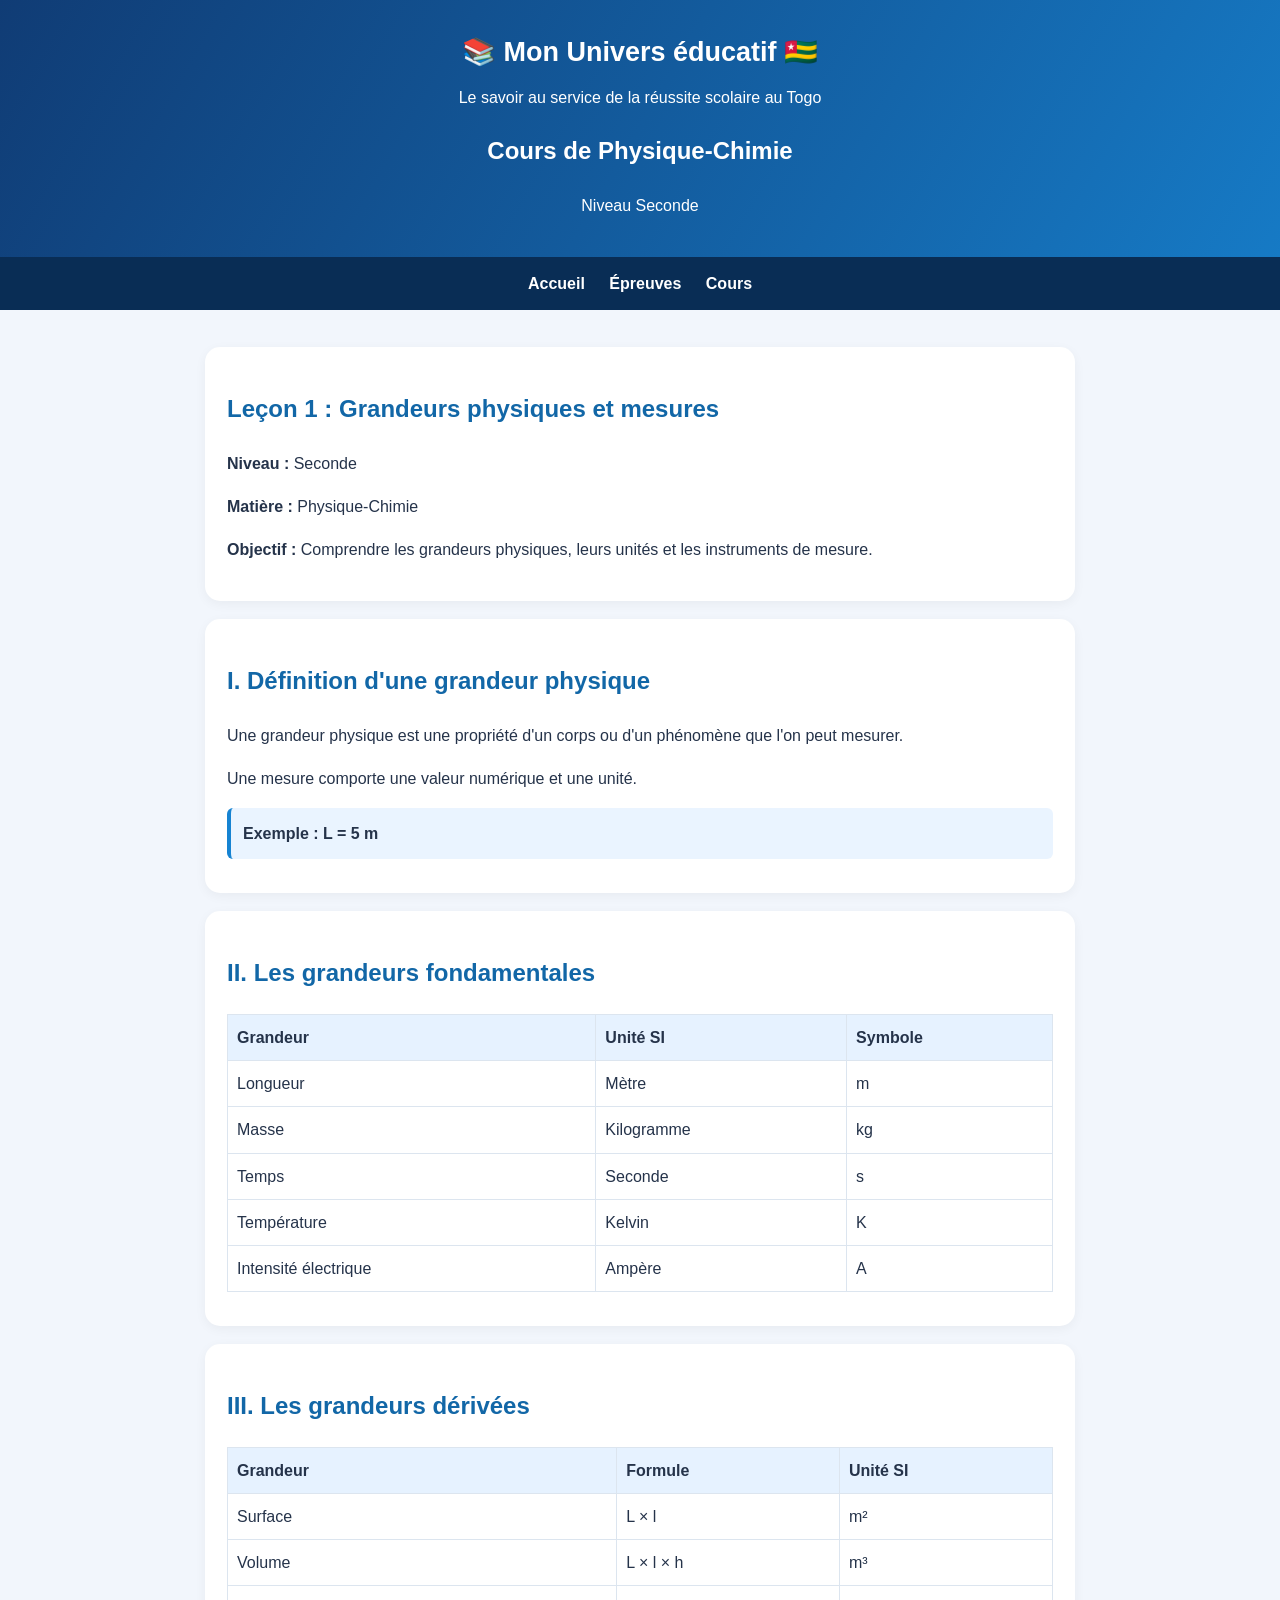
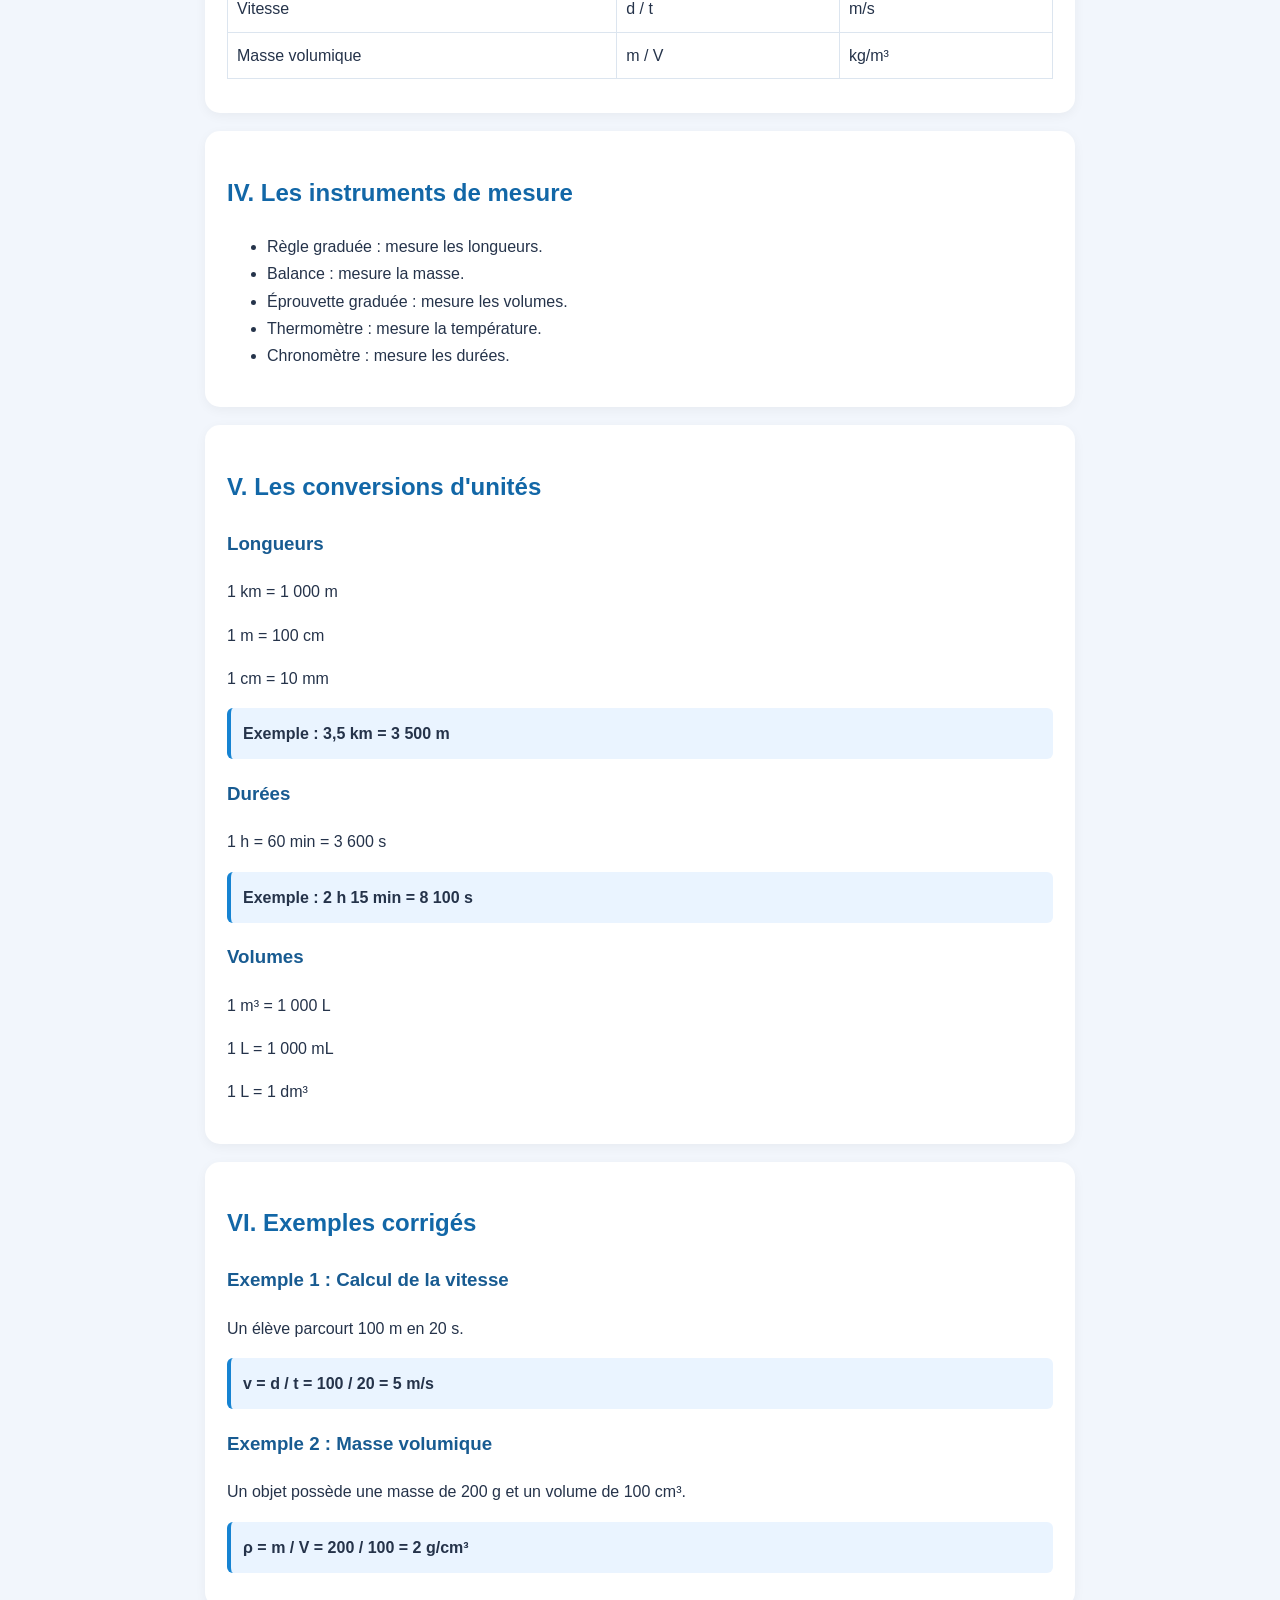
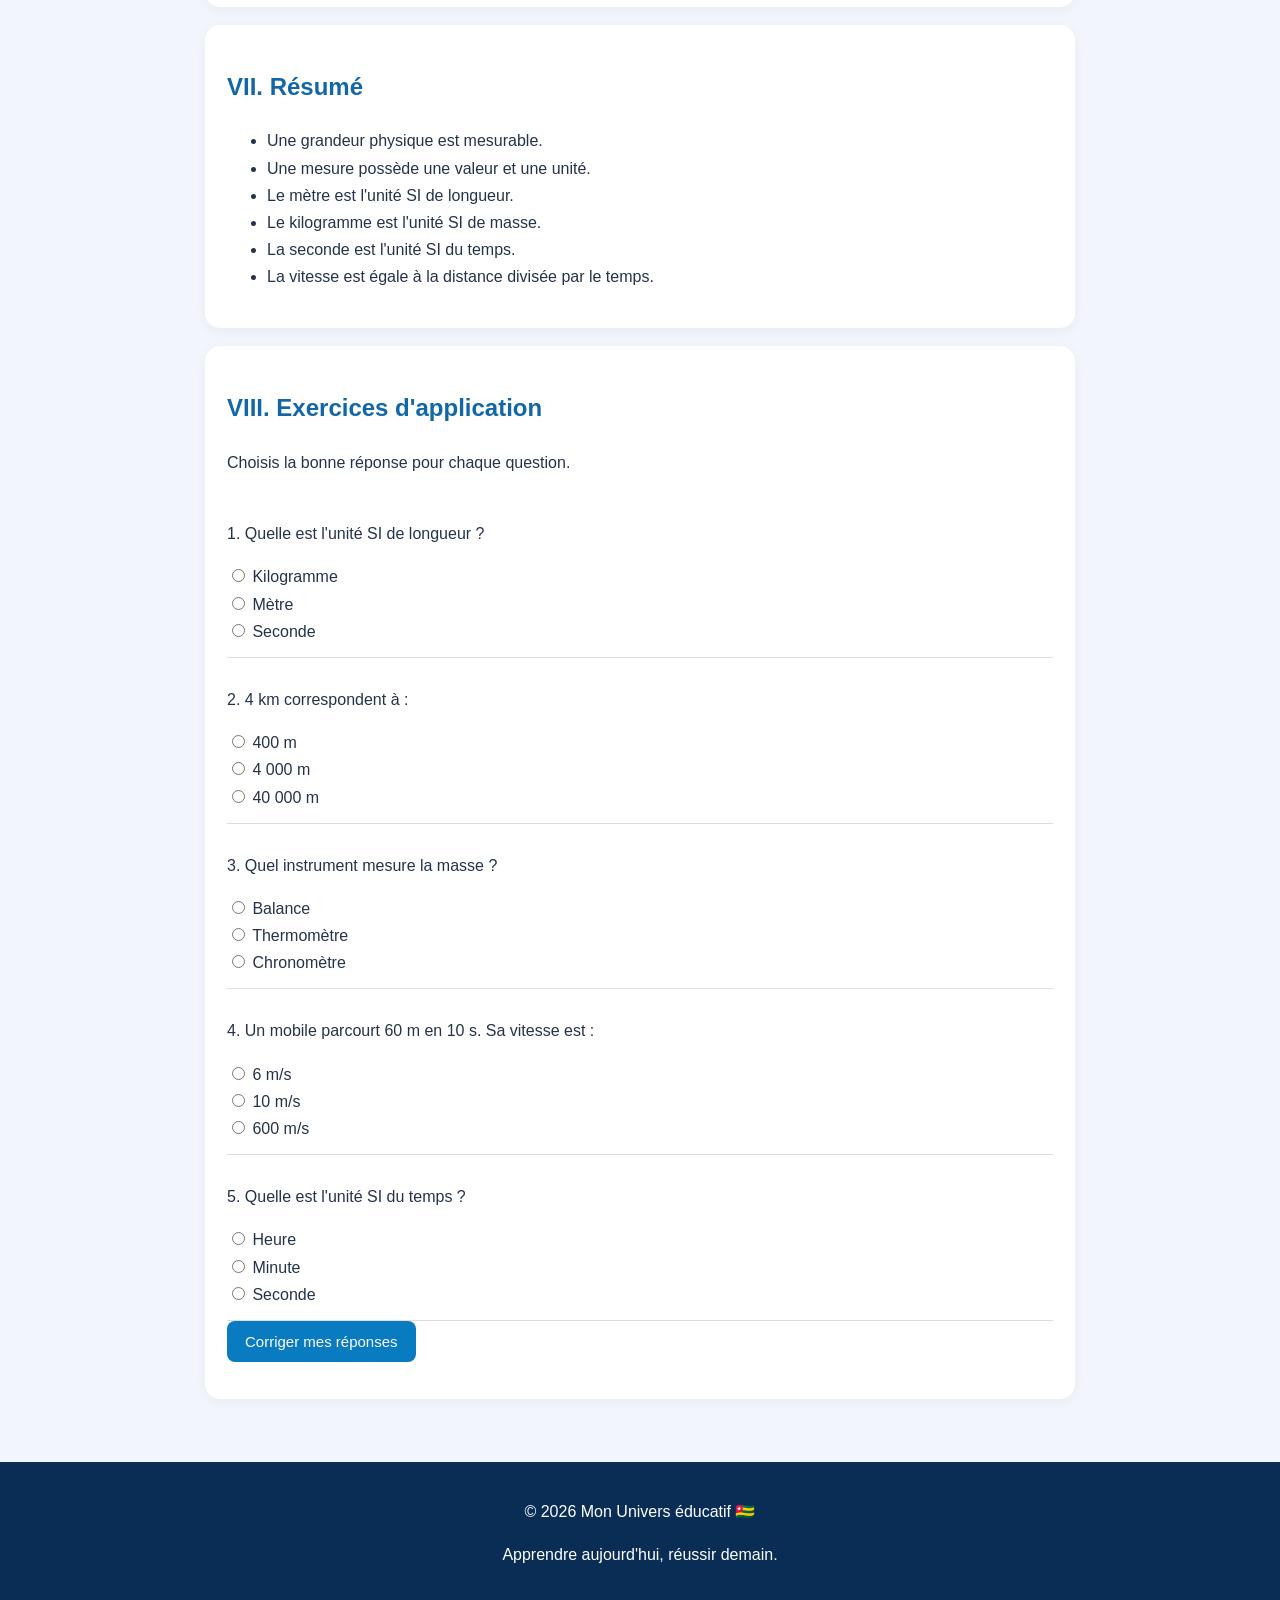
==== cours.html @ 43a58a31 "Add initial HTML structure for physics course" ====
<!DOCTYPE html>
<html lang="fr">
<head>
<meta charset="UTF-8">
<meta name="viewport" content="width=device-width, initial-scale=1.0">
<title>Physique-Chimie Seconde | Mon Univers éducatif</title>
<style>
*{box-sizing:border-box}
body{
 margin:0;
 font-family:Arial,sans-serif;
 background:#f2f6fc;
 color:#25334a;
 line-height:1.7;
}
header{
 background:linear-gradient(120deg,#103c75,#167ac5);
 color:white;
 text-align:center;
 padding:30px 15px;
}
header h1{margin:0;font-size:27px}
header p{margin:8px 0}
nav{
 background:#092d55;
 padding:13px;
 text-align:center;
}
nav a{
 color:white;
 text-decoration:none;
 margin:0 10px;
 font-weight:bold;
}
.container{
 max-width:900px;
 margin:22px auto;
 padding:15px;
}
.card{
 background:white;
 padding:22px;
 border-radius:15px;
 margin-bottom:18px;
 box-shadow:0 3px 12px #0000000c;
}
h2{color:#1267a7}
h3{color:#185b91}
table{
 width:100%;
 border-collapse:collapse;
 margin:12px 0;
}
td,th{
 border:1px solid #dce5ef;
 padding:9px;
 text-align:left;
}
th{background:#e6f2ff}
.formule{
 background:#eaf4ff;
 padding:12px;
 border-left:4px solid #1683d2;
 border-radius:6px;
 margin:12px 0;
 font-weight:bold;
}
img{
 max-width:100%;
 border-radius:12px;
}
button{
 background:#087bc1;
 color:white;
 border:0;
 border-radius:8px;
 padding:12px 18px;
 font-size:15px;
 cursor:pointer;
}
.question{
 padding:12px 0;
 border-bottom:1px solid #ddd;
}
.resultat{
 font-weight:bold;
 margin-top:15px;
}
footer{
 background:#092d55;
 color:white;
 text-align:center;
 padding:20px;
 margin-top:30px;
}
</style>
</head>

<body>

<header>
<h1>📚 Mon Univers éducatif 🇹🇬</h1>
<p>Le savoir au service de la réussite scolaire au Togo</p>
<h2 style="color:white">Cours de Physique-Chimie</h2>
<p>Niveau Seconde</p>
</header>

<nav>
<a href="index.html">Accueil</a>
<a href="index.html#epreuves">Épreuves</a>
<a href="cours.html">Cours</a>
</nav>

<main class="container">

<section class="card">
<h2>Leçon 1 : Grandeurs physiques et mesures</h2>
<p><b>Niveau :</b> Seconde</p>
<p><b>Matière :</b> Physique-Chimie</p>
<p><b>Objectif :</b> Comprendre les grandeurs physiques,
leurs unités et les instruments de mesure.</p>
</section>

<section class="card">
<h2>I. Définition d'une grandeur physique</h2>
<p>Une grandeur physique est une propriété d'un corps
ou d'un phénomène que l'on peut mesurer.</p>
<p>Une mesure comporte une valeur numérique et une unité.</p>
<div class="formule">Exemple : L = 5 m</div>
</section>

<section class="card">
<h2>II. Les grandeurs fondamentales</h2>
<table>
<tr><th>Grandeur</th><th>Unité SI</th><th>Symbole</th></tr>
<tr><td>Longueur</td><td>Mètre</td><td>m</td></tr>
<tr><td>Masse</td><td>Kilogramme</td><td>kg</td></tr>
<tr><td>Temps</td><td>Seconde</td><td>s</td></tr>
<tr><td>Température</td><td>Kelvin</td><td>K</td></tr>
<tr><td>Intensité électrique</td><td>Ampère</td><td>A</td></tr>
</table>
</section>

<section class="card">
<h2>III. Les grandeurs dérivées</h2>
<table>
<tr><th>Grandeur</th><th>Formule</th><th>Unité SI</th></tr>
<tr><td>Surface</td><td>L × l</td><td>m²</td></tr>
<tr><td>Volume</td><td>L × l × h</td><td>m³</td></tr>
<tr><td>Vitesse</td><td>d / t</td><td>m/s</td></tr>
<tr><td>Masse volumique</td><td>m / V</td><td>kg/m³</td></tr>
</table>
</section>

<section class="card">
<h2>IV. Les instruments de mesure</h2>
<ul>
<li>Règle graduée : mesure les longueurs.</li>
<li>Balance : mesure la masse.</li>
<li>Éprouvette graduée : mesure les volumes.</li>
<li>Thermomètre : mesure la température.</li>
<li>Chronomètre : mesure les durées.</li>
</ul>
</section>

<section class="card">
<h2>V. Les conversions d'unités</h2>
<h3>Longueurs</h3>
<p>1 km = 1 000 m</p>
<p>1 m = 100 cm</p>
<p>1 cm = 10 mm</p>
<div class="formule">Exemple : 3,5 km = 3 500 m</div>

<h3>Durées</h3>
<p>1 h = 60 min = 3 600 s</p>
<div class="formule">Exemple : 2 h 15 min = 8 100 s</div>

<h3>Volumes</h3>
<p>1 m³ = 1 000 L</p>
<p>1 L = 1 000 mL</p>
<p>1 L = 1 dm³</p>
</section>

<section class="card">
<h2>VI. Exemples corrigés</h2>
<h3>Exemple 1 : Calcul de la vitesse</h3>
<p>Un élève parcourt 100 m en 20 s.</p>
<div class="formule">
v = d / t = 100 / 20 = 5 m/s
</div>

<h3>Exemple 2 : Masse volumique</h3>
<p>Un objet possède une masse de 200 g
et un volume de 100 cm³.</p>
<div class="formule">
ρ = m / V = 200 / 100 = 2 g/cm³
</div>
</section>

<section class="card">
<h2>VII. Résumé</h2>
<ul>
<li>Une grandeur physique est mesurable.</li>
<li>Une mesure possède une valeur et une unité.</li>
<li>Le mètre est l'unité SI de longueur.</li>
<li>Le kilogramme est l'unité SI de masse.</li>
<li>La seconde est l'unité SI du temps.</li>
<li>La vitesse est égale à la distance divisée par le temps.</li>
</ul>
</section>

<section class="card">
<h2>VIII. Exercices d'application</h2>
<p>Choisis la bonne réponse pour chaque question.</p>

<div class="question">
<p>1. Quelle est l'unité SI de longueur ?</p>
<label><input type="radio" name="q1" value="a"> Kilogramme</label><br>
<label><input type="radio" name="q1" value="b"> Mètre</label><br>
<label><input type="radio" name="q1" value="c"> Seconde</label>
</div>

<div class="question">
<p>2. 4 km correspondent à :</p>
<label><input type="radio" name="q2" value="a"> 400 m</label><br>
<label><input type="radio" name="q2" value="b"> 4 000 m</label><br>
<label><input type="radio" name="q2" value="c"> 40 000 m</label>
</div>

<div class="question">
<p>3. Quel instrument mesure la masse ?</p>
<label><input type="radio" name="q3" value="a"> Balance</label><br>
<label><input type="radio" name="q3" value="b"> Thermomètre</label><br>
<label><input type="radio" name="q3" value="c"> Chronomètre</label>
</div>

<div class="question">
<p>4. Un mobile parcourt 60 m en 10 s.
Sa vitesse est :</p>
<label><input type="radio" name="q4" value="a"> 6 m/s</label><br>
<label><input type="radio" name="q4" value="b"> 10 m/s</label><br>
<label><input type="radio" name="q4" value="c"> 600 m/s</label>
</div>

<div class="question">
<p>5. Quelle est l'unité SI du temps ?</p>
<label><input type="radio" name="q5" value="a"> Heure</label><br>
<label><input type="radio" name="q5" value="b"> Minute</label><br>
<label><input type="radio" name="q5" value="c"> Seconde</label>
</div>

<button onclick="corriger()">Corriger mes réponses</button>
<div id="resultat" class="resultat"></div>
</section>

</main>

<footer>
<p>© 2026 Mon Univers éducatif 🇹🇬</p>
<p>Apprendre aujourd'hui, réussir demain.</p>
</footer>

<script>
function corriger(){
 const reponses={
 q1:"b",
 q2:"b",
 q3:"a",
 q4:"a",
 q5:"c"
 };
 let score=0;
 for(let q in reponses){
  const choix=document.querySelector(
   'input[name="'+q+'"]:checked'
  );
  if(choix && choix.value===reponses[q]){
   score++;
  }
 }
 document.getElementById("resultat").innerHTML=
 "Ton résultat : "+score+"/5"+
 "<br>"+(score===5?
 "Excellent travail !":
 "Continue à réviser et à progresser !");
}
</script>

</body>
  </html>
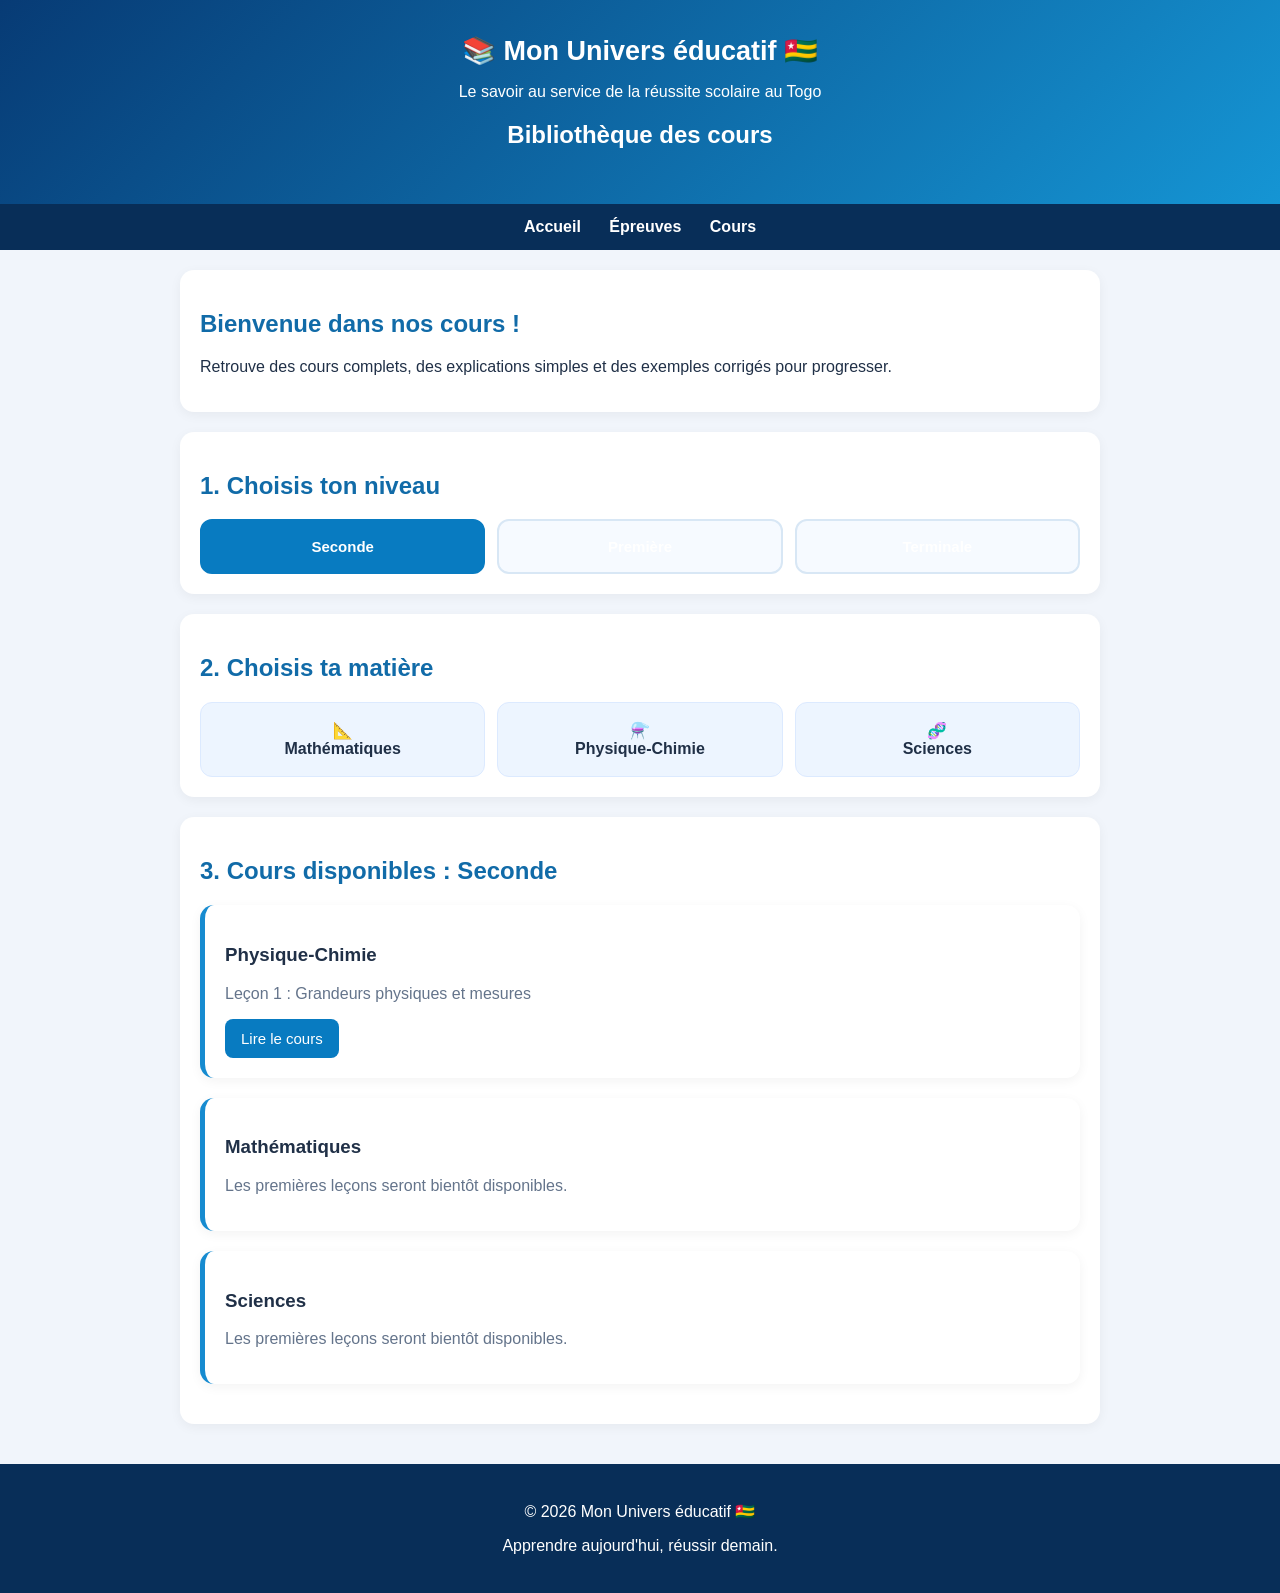
==== commit 1eaa8fdf: "Update cours.html with new content and styles" ====
--- a/cours.html
+++ b/cours.html
@@ -3,107 +3,108 @@
 <html lang="fr">
 <head>
 <meta charset="UTF-8">
-<meta name="viewport" content="width=device-width, initial-scale=1.0">
-<title>Physique-Chimie Seconde | Mon Univers éducatif</title>
+<meta name="viewport" content="width=device-width, initial-scale=1">
+<title>Bibliothèque des cours | Mon Univers éducatif</title>
 <style>
 *{box-sizing:border-box}
 body{
  margin:0;
  font-family:Arial,sans-serif;
- background:#f2f6fc;
- color:#25334a;
- line-height:1.7;
+ background:#f1f5fb;
+ color:#203047;
 }
 header{
- background:linear-gradient(120deg,#103c75,#167ac5);
- color:white;
- text-align:center;
- padding:30px 15px;
-}
-header h1{margin:0;font-size:27px}
-header p{margin:8px 0}
+ background:linear-gradient(135deg,#073b75,#1595d4);
+ color:white;
+ text-align:center;
+ padding:35px 15px;
+}
+header h1{font-size:27px;margin:0}
+header p{margin-bottom:0}
 nav{
- background:#092d55;
- padding:13px;
+ background:#082e58;
+ padding:14px;
  text-align:center;
 }
 nav a{
  color:white;
  text-decoration:none;
- margin:0 10px;
+ margin:0 12px;
  font-weight:bold;
 }
 .container{
- max-width:900px;
- margin:22px auto;
- padding:15px;
-}
-.card{
+ max-width:950px;
+ margin:auto;
+ padding:20px 15px;
+}
+.intro,.section,.lesson{
  background:white;
- padding:22px;
- border-radius:15px;
- margin-bottom:18px;
- box-shadow:0 3px 12px #0000000c;
-}
-h2{color:#1267a7}
-h3{color:#185b91}
-table{
- width:100%;
- border-collapse:collapse;
- margin:12px 0;
-}
-td,th{
- border:1px solid #dce5ef;
- padding:9px;
- text-align:left;
-}
-th{background:#e6f2ff}
-.formule{
- background:#eaf4ff;
- padding:12px;
- border-left:4px solid #1683d2;
- border-radius:6px;
- margin:12px 0;
+ border-radius:14px;
+ padding:20px;
+ margin-bottom:20px;
+ box-shadow:0 3px 12px #0000000d;
+}
+h2{color:#116ba8}
+.levels,.subjects{
+ display:grid;
+ grid-template-columns:repeat(3,1fr);
+ gap:12px;
+}
+.level{
+ border:2px solid #d8e7f5;
+ border-radius:12px;
+ padding:17px 5px;
+ text-align:center;
+ background:#f6faff;
+ cursor:pointer;
  font-weight:bold;
 }
-img{
- max-width:100%;
+.level.active{
+ background:#087bc1;
+ color:white;
+ border-color:#087bc1;
+}
+.subject{
+ padding:18px 10px;
  border-radius:12px;
+ text-align:center;
+ background:#edf5ff;
+ border:1px solid #dceaff;
+ font-weight:bold;
 }
 button{
  background:#087bc1;
  color:white;
  border:0;
+ padding:11px 16px;
  border-radius:8px;
- padding:12px 18px;
+ cursor:pointer;
  font-size:15px;
- cursor:pointer;
-}
-.question{
- padding:12px 0;
- border-bottom:1px solid #ddd;
-}
-.resultat{
- font-weight:bold;
- margin-top:15px;
-}
+}
+button:hover{background:#075b94}
+.lesson{
+ border-left:5px solid #168bd0;
+}
+.lesson p{color:#64748b}
+.hidden{display:none}
 footer{
- background:#092d55;
- color:white;
- text-align:center;
- padding:20px;
- margin-top:30px;
+ text-align:center;
+ background:#082e58;
+ color:white;
+ padding:22px;
+}
+@media(max-width:520px){
+ .levels,.subjects{grid-template-columns:1fr}
+ nav a{margin:5px;display:inline-block}
 }
 </style>
 </head>
-
 <body>
 
 <header>
 <h1>📚 Mon Univers éducatif 🇹🇬</h1>
 <p>Le savoir au service de la réussite scolaire au Togo</p>
-<h2 style="color:white">Cours de Physique-Chimie</h2>
-<p>Niveau Seconde</p>
+<h2 style="color:white">Bibliothèque des cours</h2>
 </header>
 
 <nav>
@@ -114,144 +115,86 @@
 
 <main class="container">
 
-<section class="card">
-<h2>Leçon 1 : Grandeurs physiques et mesures</h2>
-<p><b>Niveau :</b> Seconde</p>
-<p><b>Matière :</b> Physique-Chimie</p>
-<p><b>Objectif :</b> Comprendre les grandeurs physiques,
-leurs unités et les instruments de mesure.</p>
-</section>
-
-<section class="card">
-<h2>I. Définition d'une grandeur physique</h2>
-<p>Une grandeur physique est une propriété d'un corps
-ou d'un phénomène que l'on peut mesurer.</p>
-<p>Une mesure comporte une valeur numérique et une unité.</p>
-<div class="formule">Exemple : L = 5 m</div>
-</section>
-
-<section class="card">
-<h2>II. Les grandeurs fondamentales</h2>
-<table>
-<tr><th>Grandeur</th><th>Unité SI</th><th>Symbole</th></tr>
-<tr><td>Longueur</td><td>Mètre</td><td>m</td></tr>
-<tr><td>Masse</td><td>Kilogramme</td><td>kg</td></tr>
-<tr><td>Temps</td><td>Seconde</td><td>s</td></tr>
-<tr><td>Température</td><td>Kelvin</td><td>K</td></tr>
-<tr><td>Intensité électrique</td><td>Ampère</td><td>A</td></tr>
-</table>
-</section>
-
-<section class="card">
-<h2>III. Les grandeurs dérivées</h2>
-<table>
-<tr><th>Grandeur</th><th>Formule</th><th>Unité SI</th></tr>
-<tr><td>Surface</td><td>L × l</td><td>m²</td></tr>
-<tr><td>Volume</td><td>L × l × h</td><td>m³</td></tr>
-<tr><td>Vitesse</td><td>d / t</td><td>m/s</td></tr>
-<tr><td>Masse volumique</td><td>m / V</td><td>kg/m³</td></tr>
-</table>
-</section>
-
-<section class="card">
-<h2>IV. Les instruments de mesure</h2>
-<ul>
-<li>Règle graduée : mesure les longueurs.</li>
-<li>Balance : mesure la masse.</li>
-<li>Éprouvette graduée : mesure les volumes.</li>
-<li>Thermomètre : mesure la température.</li>
-<li>Chronomètre : mesure les durées.</li>
-</ul>
-</section>
-
-<section class="card">
-<h2>V. Les conversions d'unités</h2>
-<h3>Longueurs</h3>
-<p>1 km = 1 000 m</p>
-<p>1 m = 100 cm</p>
-<p>1 cm = 10 mm</p>
-<div class="formule">Exemple : 3,5 km = 3 500 m</div>
-
-<h3>Durées</h3>
-<p>1 h = 60 min = 3 600 s</p>
-<div class="formule">Exemple : 2 h 15 min = 8 100 s</div>
-
-<h3>Volumes</h3>
-<p>1 m³ = 1 000 L</p>
-<p>1 L = 1 000 mL</p>
-<p>1 L = 1 dm³</p>
-</section>
-
-<section class="card">
-<h2>VI. Exemples corrigés</h2>
-<h3>Exemple 1 : Calcul de la vitesse</h3>
-<p>Un élève parcourt 100 m en 20 s.</p>
-<div class="formule">
-v = d / t = 100 / 20 = 5 m/s
-</div>
-
-<h3>Exemple 2 : Masse volumique</h3>
-<p>Un objet possède une masse de 200 g
-et un volume de 100 cm³.</p>
-<div class="formule">
-ρ = m / V = 200 / 100 = 2 g/cm³
-</div>
-</section>
-
-<section class="card">
-<h2>VII. Résumé</h2>
-<ul>
-<li>Une grandeur physique est mesurable.</li>
-<li>Une mesure possède une valeur et une unité.</li>
-<li>Le mètre est l'unité SI de longueur.</li>
-<li>Le kilogramme est l'unité SI de masse.</li>
-<li>La seconde est l'unité SI du temps.</li>
-<li>La vitesse est égale à la distance divisée par le temps.</li>
-</ul>
-</section>
-
-<section class="card">
-<h2>VIII. Exercices d'application</h2>
-<p>Choisis la bonne réponse pour chaque question.</p>
-
-<div class="question">
-<p>1. Quelle est l'unité SI de longueur ?</p>
-<label><input type="radio" name="q1" value="a"> Kilogramme</label><br>
-<label><input type="radio" name="q1" value="b"> Mètre</label><br>
-<label><input type="radio" name="q1" value="c"> Seconde</label>
-</div>
-
-<div class="question">
-<p>2. 4 km correspondent à :</p>
-<label><input type="radio" name="q2" value="a"> 400 m</label><br>
-<label><input type="radio" name="q2" value="b"> 4 000 m</label><br>
-<label><input type="radio" name="q2" value="c"> 40 000 m</label>
-</div>
-
-<div class="question">
-<p>3. Quel instrument mesure la masse ?</p>
-<label><input type="radio" name="q3" value="a"> Balance</label><br>
-<label><input type="radio" name="q3" value="b"> Thermomètre</label><br>
-<label><input type="radio" name="q3" value="c"> Chronomètre</label>
-</div>
-
-<div class="question">
-<p>4. Un mobile parcourt 60 m en 10 s.
-Sa vitesse est :</p>
-<label><input type="radio" name="q4" value="a"> 6 m/s</label><br>
-<label><input type="radio" name="q4" value="b"> 10 m/s</label><br>
-<label><input type="radio" name="q4" value="c"> 600 m/s</label>
-</div>
-
-<div class="question">
-<p>5. Quelle est l'unité SI du temps ?</p>
-<label><input type="radio" name="q5" value="a"> Heure</label><br>
-<label><input type="radio" name="q5" value="b"> Minute</label><br>
-<label><input type="radio" name="q5" value="c"> Seconde</label>
-</div>
-
-<button onclick="corriger()">Corriger mes réponses</button>
-<div id="resultat" class="resultat"></div>
+<section class="intro">
+<h2>Bienvenue dans nos cours !</h2>
+<p>Retrouve des cours complets, des explications
+simples et des exemples corrigés pour progresser.</p>
+</section>
+
+<section class="section">
+<h2>1. Choisis ton niveau</h2>
+<div class="levels">
+<button class="level active" onclick="niveau('Seconde',this)">
+Seconde
+</button>
+<button class="level" onclick="niveau('Première',this)">
+Première
+</button>
+<button class="level" onclick="niveau('Terminale',this)">
+Terminale
+</button>
+</div>
+</section>
+
+<section class="section">
+<h2>2. Choisis ta matière</h2>
+<div class="subjects">
+<div class="subject">📐<br>Mathématiques</div>
+<div class="subject">⚗️<br>Physique-Chimie</div>
+<div class="subject">🧬<br>Sciences</div>
+</div>
+</section>
+
+<section class="section">
+<h2 id="titre">3. Cours disponibles : Seconde</h2>
+
+<div id="seconde">
+<div class="lesson">
+<h3>Physique-Chimie</h3>
+<p>Leçon 1 : Grandeurs physiques et mesures</p>
+<a href="cours.html#lecon1">
+<button>Lire le cours</button>
+</a>
+</div>
+<div class="lesson">
+<h3>Mathématiques</h3>
+<p>Les premières leçons seront bientôt disponibles.</p>
+</div>
+<div class="lesson">
+<h3>Sciences</h3>
+<p>Les premières leçons seront bientôt disponibles.</p>
+</div>
+</div>
+
+<div id="premiere" class="hidden">
+<div class="lesson">
+<h3>Mathématiques</h3>
+<p>Cours de Première : bientôt disponibles.</p>
+</div>
+<div class="lesson">
+<h3>Physique-Chimie</h3>
+<p>Cours de Première : bientôt disponibles.</p>
+</div>
+<div class="lesson">
+<h3>Sciences</h3>
+<p>Cours de Première : bientôt disponibles.</p>
+</div>
+</div>
+
+<div id="terminale" class="hidden">
+<div class="lesson">
+<h3>Mathématiques</h3>
+<p>Cours de Terminale : bientôt disponibles.</p>
+</div>
+<div class="lesson">
+<h3>Physique-Chimie</h3>
+<p>Cours de Terminale : bientôt disponibles.</p>
+</div>
+<div class="lesson">
+<h3>Sciences</h3>
+<p>Cours de Terminale : bientôt disponibles.</p>
+</div>
+</div>
 </section>
 
 </main>
@@ -262,31 +205,23 @@
 </footer>
 
 <script>
-function corriger(){
- const reponses={
- q1:"b",
- q2:"b",
- q3:"a",
- q4:"a",
- q5:"c"
- };
- let score=0;
- for(let q in reponses){
-  const choix=document.querySelector(
-   'input[name="'+q+'"]:checked'
-  );
-  if(choix && choix.value===reponses[q]){
-   score++;
-  }
- }
- document.getElementById("resultat").innerHTML=
- "Ton résultat : "+score+"/5"+
- "<br>"+(score===5?
- "Excellent travail !":
- "Continue à réviser et à progresser !");
+function niveau(nom, bouton){
+ document.querySelectorAll('.level').forEach(b=>{
+  b.classList.remove('active');
+ });
+ bouton.classList.add('active');
+
+ document.getElementById('seconde').classList.add('hidden');
+ document.getElementById('premiere').classList.add('hidden');
+ document.getElementById('terminale').classList.add('hidden');
+
+ const id=nom.toLowerCase();
+ document.getElementById(id).classList.remove('hidden');
+ document.getElementById('titre').textContent=
+ '3. Cours disponibles : '+nom;
 }
 </script>
 
 </body>
-  </html>
-  
+ </html>
+ 
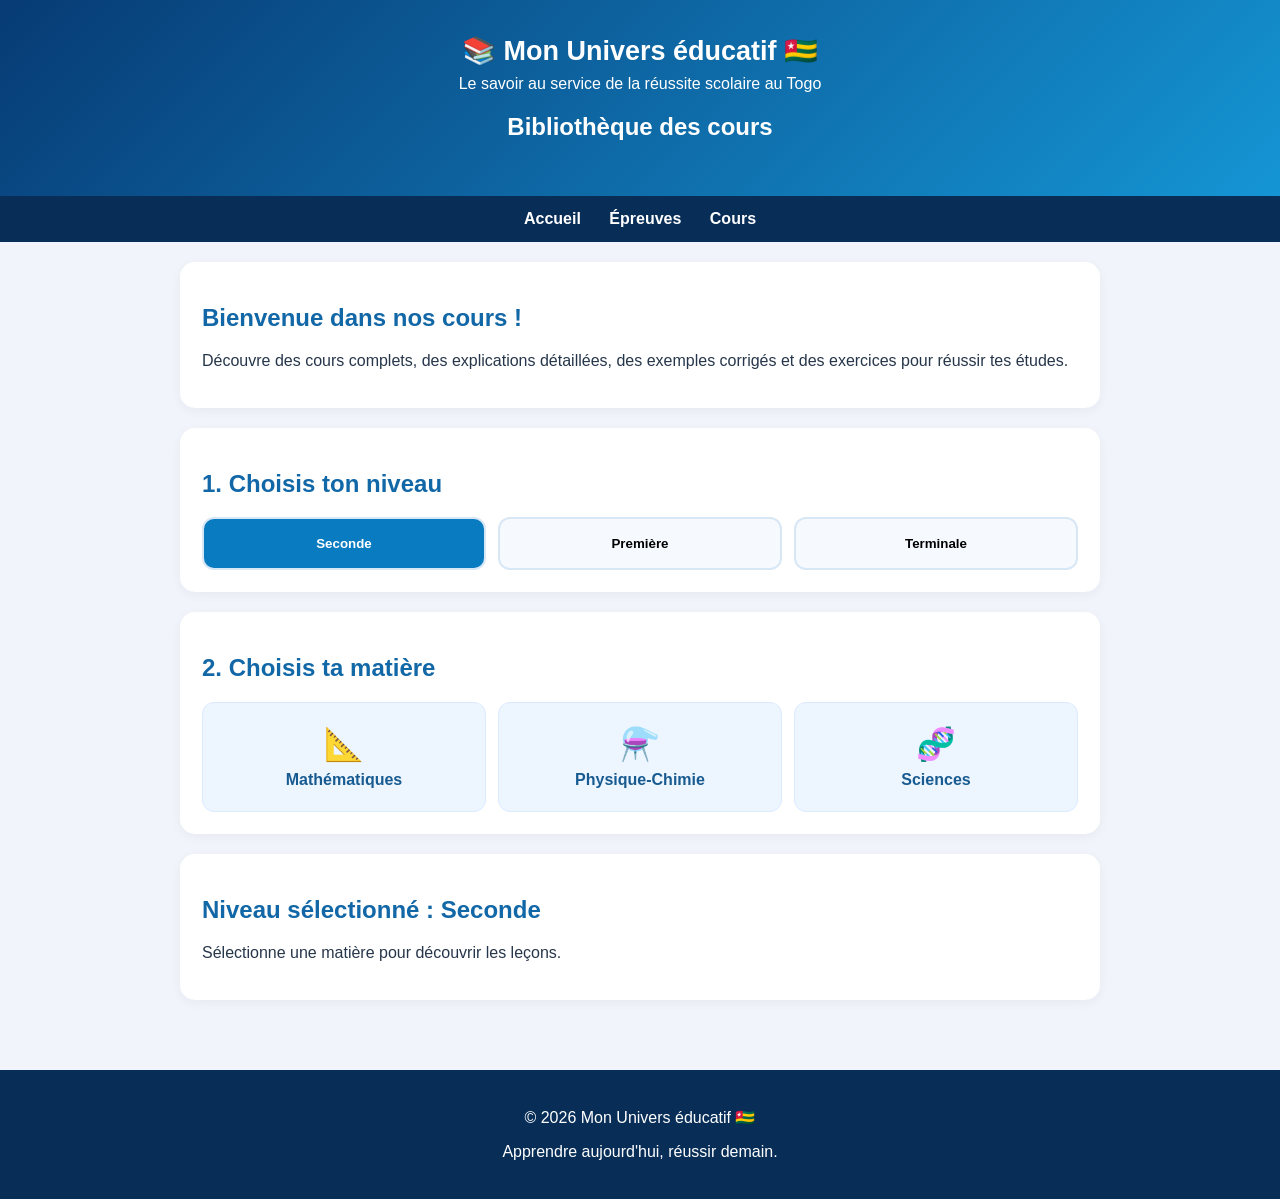
==== commit 9ba634b5: "Refactor HTML structure and improve styling Updated styles and structure for better layout and reada" ====
--- a/cours.html
+++ b/cours.html
@@ -1,9 +1,8 @@
-
 <!DOCTYPE html>
 <html lang="fr">
 <head>
 <meta charset="UTF-8">
-<meta name="viewport" content="width=device-width, initial-scale=1">
+<meta name="viewport" content="width=device-width, initial-scale=1.0">
 <title>Bibliothèque des cours | Mon Univers éducatif</title>
 <style>
 *{box-sizing:border-box}
@@ -11,7 +10,7 @@
  margin:0;
  font-family:Arial,sans-serif;
  background:#f1f5fb;
- color:#203047;
+ color:#26364a;
 }
 header{
  background:linear-gradient(135deg,#073b75,#1595d4);
@@ -19,8 +18,8 @@
  text-align:center;
  padding:35px 15px;
 }
-header h1{font-size:27px;margin:0}
-header p{margin-bottom:0}
+header h1{margin:0;font-size:27px}
+header p{margin:8px 0}
 nav{
  background:#082e58;
  padding:14px;
@@ -37,14 +36,14 @@
  margin:auto;
  padding:20px 15px;
 }
-.intro,.section,.lesson{
+.card{
  background:white;
- border-radius:14px;
- padding:20px;
+ border-radius:15px;
+ padding:22px;
  margin-bottom:20px;
- box-shadow:0 3px 12px #0000000d;
+ box-shadow:0 3px 12px #0000000c;
 }
-h2{color:#116ba8}
+h2{color:#1267a7}
 .levels,.subjects{
  display:grid;
  grid-template-columns:repeat(3,1fr);
@@ -62,40 +61,38 @@
 .level.active{
  background:#087bc1;
  color:white;
- border-color:#087bc1;
 }
 .subject{
- padding:18px 10px;
- border-radius:12px;
+ display:block;
  text-align:center;
+ text-decoration:none;
+ color:#185b91;
  background:#edf5ff;
  border:1px solid #dceaff;
+ border-radius:12px;
+ padding:22px 8px;
  font-weight:bold;
+ transition:.2s;
 }
-button{
- background:#087bc1;
- color:white;
- border:0;
- padding:11px 16px;
- border-radius:8px;
- cursor:pointer;
- font-size:15px;
+.subject:hover{
+ background:#dceeff;
+ transform:translateY(-3px);
 }
-button:hover{background:#075b94}
-.lesson{
- border-left:5px solid #168bd0;
+.subject span{
+ display:block;
+ font-size:32px;
+ margin-bottom:8px;
 }
-.lesson p{color:#64748b}
-.hidden{display:none}
 footer{
- text-align:center;
  background:#082e58;
  color:white;
+ text-align:center;
  padding:22px;
+ margin-top:30px;
 }
 @media(max-width:520px){
  .levels,.subjects{grid-template-columns:1fr}
- nav a{margin:5px;display:inline-block}
+ nav a{display:inline-block;margin:5px}
 }
 </style>
 </head>
@@ -115,86 +112,47 @@
 
 <main class="container">
 
-<section class="intro">
+<section class="card">
 <h2>Bienvenue dans nos cours !</h2>
-<p>Retrouve des cours complets, des explications
-simples et des exemples corrigés pour progresser.</p>
+<p>
+Découvre des cours complets, des explications
+détaillées, des exemples corrigés et des exercices
+pour réussir tes études.
+</p>
 </section>
 
-<section class="section">
+<section class="card">
 <h2>1. Choisis ton niveau</h2>
 <div class="levels">
-<button class="level active" onclick="niveau('Seconde',this)">
-Seconde
-</button>
-<button class="level" onclick="niveau('Première',this)">
-Première
-</button>
-<button class="level" onclick="niveau('Terminale',this)">
-Terminale
-</button>
+<button class="level active" onclick="niveau('Seconde',this)">Seconde</button>
+<button class="level" onclick="niveau('Première',this)">Première</button>
+<button class="level" onclick="niveau('Terminale',this)">Terminale</button>
 </div>
 </section>
 
-<section class="section">
+<section class="card">
 <h2>2. Choisis ta matière</h2>
+
 <div class="subjects">
-<div class="subject">📐<br>Mathématiques</div>
-<div class="subject">⚗️<br>Physique-Chimie</div>
-<div class="subject">🧬<br>Sciences</div>
+<a class="subject" href="mathematiques.html">
+<span>📐</span>Mathématiques
+</a>
+
+<a class="subject" href="physique-chimie.html">
+<span>⚗️</span>Physique-Chimie
+</a>
+
+<a class="subject" href="sciences.html">
+<span>🧬</span>Sciences
+</a>
 </div>
 </section>
 
-<section class="section">
-<h2 id="titre">3. Cours disponibles : Seconde</h2>
-
-<div id="seconde">
-<div class="lesson">
-<h3>Physique-Chimie</h3>
-<p>Leçon 1 : Grandeurs physiques et mesures</p>
-<a href="cours.html#lecon1">
-<button>Lire le cours</button>
-</a>
-</div>
-<div class="lesson">
-<h3>Mathématiques</h3>
-<p>Les premières leçons seront bientôt disponibles.</p>
-</div>
-<div class="lesson">
-<h3>Sciences</h3>
-<p>Les premières leçons seront bientôt disponibles.</p>
-</div>
-</div>
-
-<div id="premiere" class="hidden">
-<div class="lesson">
-<h3>Mathématiques</h3>
-<p>Cours de Première : bientôt disponibles.</p>
-</div>
-<div class="lesson">
-<h3>Physique-Chimie</h3>
-<p>Cours de Première : bientôt disponibles.</p>
-</div>
-<div class="lesson">
-<h3>Sciences</h3>
-<p>Cours de Première : bientôt disponibles.</p>
-</div>
-</div>
-
-<div id="terminale" class="hidden">
-<div class="lesson">
-<h3>Mathématiques</h3>
-<p>Cours de Terminale : bientôt disponibles.</p>
-</div>
-<div class="lesson">
-<h3>Physique-Chimie</h3>
-<p>Cours de Terminale : bientôt disponibles.</p>
-</div>
-<div class="lesson">
-<h3>Sciences</h3>
-<p>Cours de Terminale : bientôt disponibles.</p>
-</div>
-</div>
+<section class="card">
+<h2 id="titre">Niveau sélectionné : Seconde</h2>
+<p id="description">
+Sélectionne une matière pour découvrir les leçons.
+</p>
 </section>
 
 </main>
@@ -205,23 +163,20 @@
 </footer>
 
 <script>
-function niveau(nom, bouton){
+function niveau(nom,bouton){
  document.querySelectorAll('.level').forEach(b=>{
   b.classList.remove('active');
  });
  bouton.classList.add('active');
 
- document.getElementById('seconde').classList.add('hidden');
- document.getElementById('premiere').classList.add('hidden');
- document.getElementById('terminale').classList.add('hidden');
+ document.getElementById('titre').textContent=
+ 'Niveau sélectionné : '+nom;
 
- const id=nom.toLowerCase();
- document.getElementById(id).classList.remove('hidden');
- document.getElementById('titre').textContent=
- '3. Cours disponibles : '+nom;
+ document.getElementById('description').textContent=
+ 'Choisis une matière pour consulter les cours de '+nom+'.';
 }
 </script>
 
 </body>
  </html>
- 
+                                                        
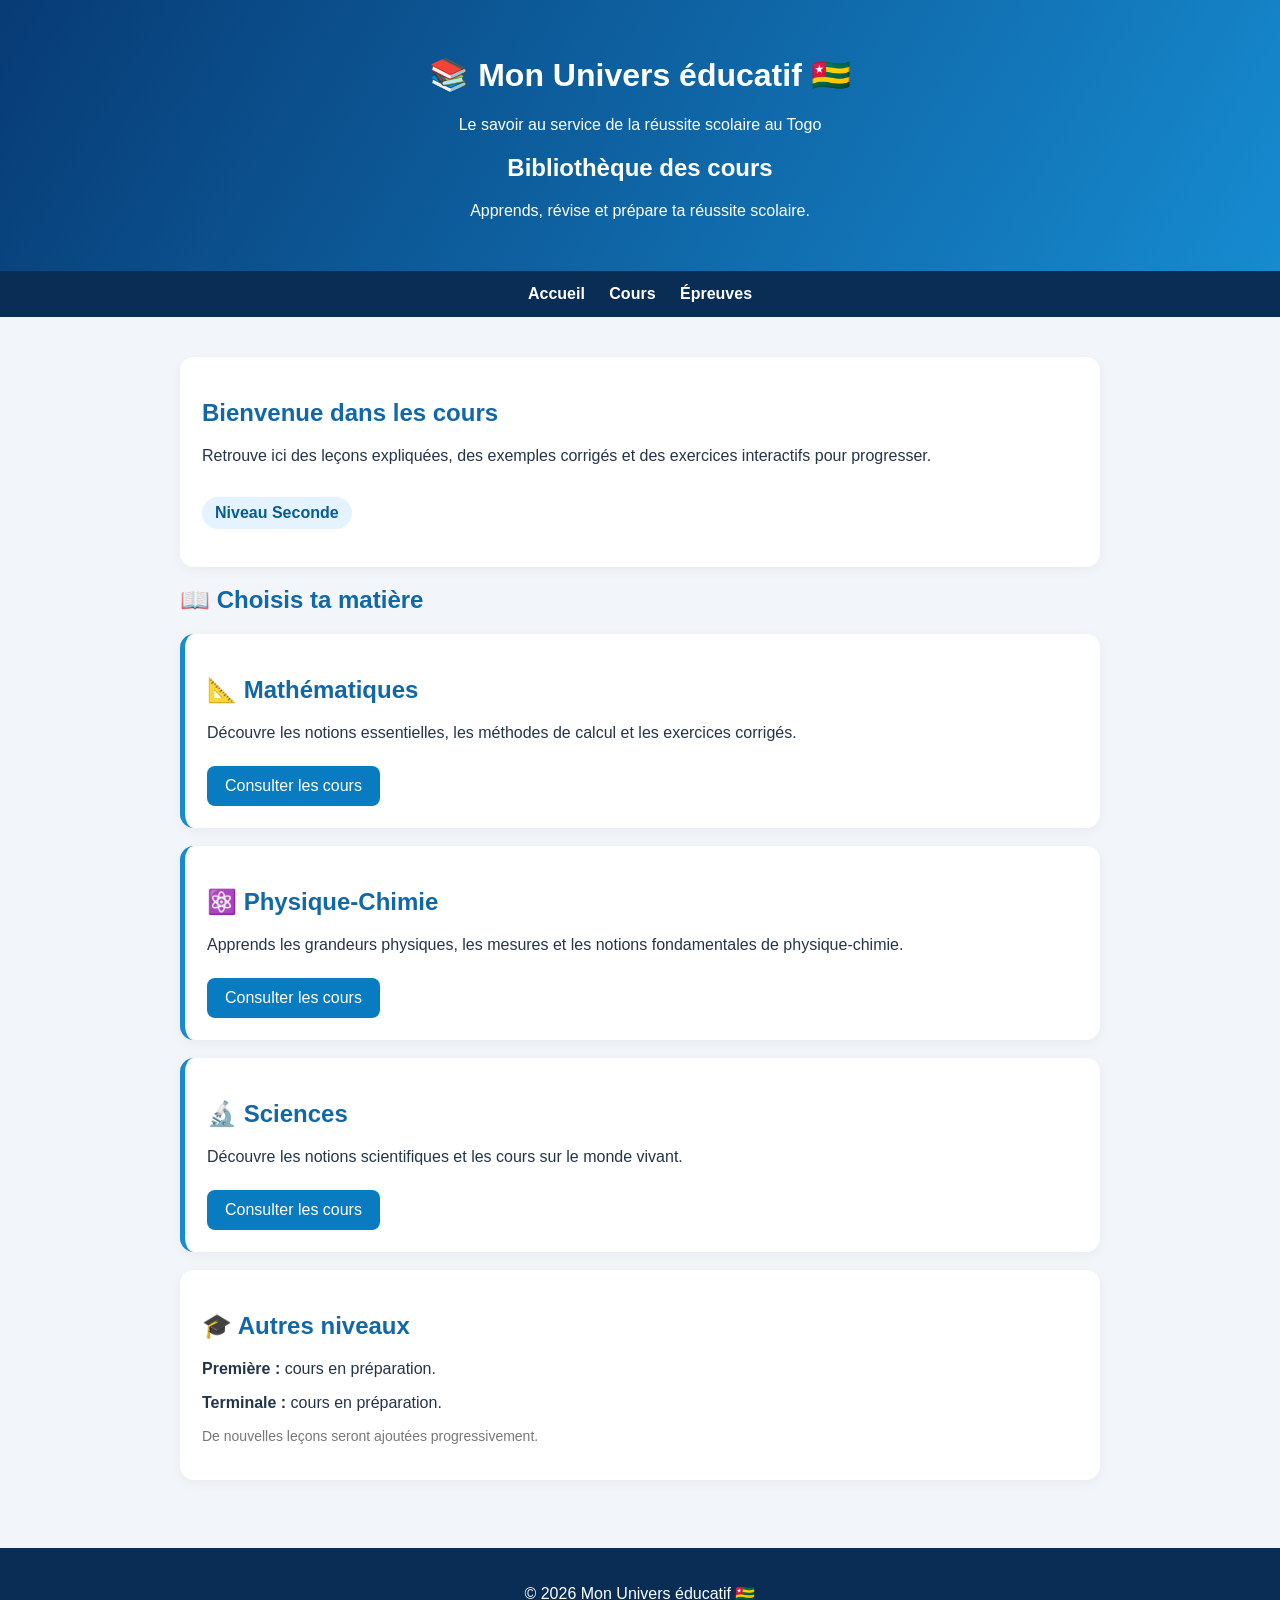
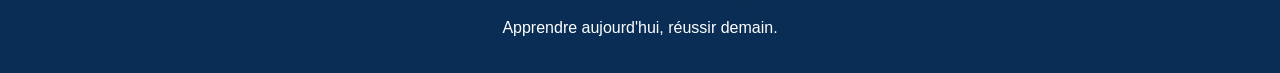
==== commit 203d9870: "Refactor cours.html for style and content updates Updated styles and content for improved layout and" ====
--- a/cours.html
+++ b/cours.html
@@ -1,98 +1,79 @@
+
 <!DOCTYPE html>
 <html lang="fr">
 <head>
 <meta charset="UTF-8">
-<meta name="viewport" content="width=device-width, initial-scale=1.0">
+<meta name="viewport" content="width=device-width, initial-scale=1">
 <title>Bibliothèque des cours | Mon Univers éducatif</title>
 <style>
 *{box-sizing:border-box}
 body{
  margin:0;
  font-family:Arial,sans-serif;
- background:#f1f5fb;
- color:#26364a;
+ background:#f2f5fa;
+ color:#243449;
 }
 header{
- background:linear-gradient(135deg,#073b75,#1595d4);
+ background:linear-gradient(120deg,#073b75,#168bd0);
  color:white;
  text-align:center;
  padding:35px 15px;
 }
-header h1{margin:0;font-size:27px}
-header p{margin:8px 0}
 nav{
- background:#082e58;
+ background:#092d55;
  padding:14px;
  text-align:center;
 }
 nav a{
  color:white;
  text-decoration:none;
- margin:0 12px;
+ margin:10px;
  font-weight:bold;
 }
 .container{
  max-width:950px;
- margin:auto;
- padding:20px 15px;
+ margin:25px auto;
+ padding:15px;
 }
-.card{
+.intro,.subject{
  background:white;
- border-radius:15px;
+ border-radius:14px;
  padding:22px;
- margin-bottom:20px;
+ margin-bottom:18px;
  box-shadow:0 3px 12px #0000000c;
 }
 h2{color:#1267a7}
-.levels,.subjects{
- display:grid;
- grid-template-columns:repeat(3,1fr);
- gap:12px;
+.subject{
+ border-left:5px solid #168bd0;
 }
+.subject a{
+ display:inline-block;
+ background:#087bc1;
+ color:white;
+ text-decoration:none;
+ padding:11px 18px;
+ border-radius:8px;
+ margin-top:8px;
+}
+.subject a:hover{background:#075c91}
 .level{
- border:2px solid #d8e7f5;
- border-radius:12px;
- padding:17px 5px;
- text-align:center;
- background:#f6faff;
- cursor:pointer;
+ display:inline-block;
+ background:#e5f2ff;
+ color:#075c91;
+ padding:7px 13px;
+ border-radius:20px;
  font-weight:bold;
 }
-.level.active{
- background:#087bc1;
- color:white;
-}
-.subject{
- display:block;
- text-align:center;
- text-decoration:none;
- color:#185b91;
- background:#edf5ff;
- border:1px solid #dceaff;
- border-radius:12px;
- padding:22px 8px;
- font-weight:bold;
- transition:.2s;
-}
-.subject:hover{
- background:#dceeff;
- transform:translateY(-3px);
-}
-.subject span{
- display:block;
- font-size:32px;
- margin-bottom:8px;
+.coming{
+ color:#777;
+ font-size:14px;
 }
 footer{
- background:#082e58;
+ background:#092d55;
  color:white;
  text-align:center;
- padding:22px;
- margin-top:30px;
-}
-@media(max-width:520px){
- .levels,.subjects{grid-template-columns:1fr}
- nav a{display:inline-block;margin:5px}
+ padding:20px;
+ margin-top:35px;
 }
 </style>
 </head>
@@ -102,56 +83,61 @@
 <h1>📚 Mon Univers éducatif 🇹🇬</h1>
 <p>Le savoir au service de la réussite scolaire au Togo</p>
 <h2 style="color:white">Bibliothèque des cours</h2>
+<p>Apprends, révise et prépare ta réussite scolaire.</p>
 </header>
 
 <nav>
 <a href="index.html">Accueil</a>
+<a href="cours.html">Cours</a>
 <a href="index.html#epreuves">Épreuves</a>
-<a href="cours.html">Cours</a>
 </nav>
 
 <main class="container">
 
-<section class="card">
-<h2>Bienvenue dans nos cours !</h2>
+<section class="intro">
+<h2>Bienvenue dans les cours</h2>
 <p>
-Découvre des cours complets, des explications
-détaillées, des exemples corrigés et des exercices
-pour réussir tes études.
+Retrouve ici des leçons expliquées, des exemples
+corrigés et des exercices interactifs pour progresser.
 </p>
+<p class="level">Niveau Seconde</p>
 </section>
 
-<section class="card">
-<h2>1. Choisis ton niveau</h2>
-<div class="levels">
-<button class="level active" onclick="niveau('Seconde',this)">Seconde</button>
-<button class="level" onclick="niveau('Première',this)">Première</button>
-<button class="level" onclick="niveau('Terminale',this)">Terminale</button>
-</div>
+<h2>📖 Choisis ta matière</h2>
+
+<section class="subject">
+<h2>📐 Mathématiques</h2>
+<p>
+Découvre les notions essentielles, les méthodes
+de calcul et les exercices corrigés.
+</p>
+<a href="mathematiques.html">Consulter les cours</a>
 </section>
 
-<section class="card">
-<h2>2. Choisis ta matière</h2>
-
-<div class="subjects">
-<a class="subject" href="mathematiques.html">
-<span>📐</span>Mathématiques
-</a>
-
-<a class="subject" href="physique-chimie.html">
-<span>⚗️</span>Physique-Chimie
-</a>
-
-<a class="subject" href="sciences.html">
-<span>🧬</span>Sciences
-</a>
-</div>
+<section class="subject">
+<h2>⚛️ Physique-Chimie</h2>
+<p>
+Apprends les grandeurs physiques, les mesures
+et les notions fondamentales de physique-chimie.
+</p>
+<a href="physique-chimie.html">Consulter les cours</a>
 </section>
 
-<section class="card">
-<h2 id="titre">Niveau sélectionné : Seconde</h2>
-<p id="description">
-Sélectionne une matière pour découvrir les leçons.
+<section class="subject">
+<h2>🔬 Sciences</h2>
+<p>
+Découvre les notions scientifiques et les cours
+sur le monde vivant.
+</p>
+<a href="sciences.html">Consulter les cours</a>
+</section>
+
+<section class="intro">
+<h2>🎓 Autres niveaux</h2>
+<p><b>Première :</b> cours en préparation.</p>
+<p><b>Terminale :</b> cours en préparation.</p>
+<p class="coming">
+De nouvelles leçons seront ajoutées progressivement.
 </p>
 </section>
 
@@ -162,21 +148,6 @@
 <p>Apprendre aujourd'hui, réussir demain.</p>
 </footer>
 
-<script>
-function niveau(nom,bouton){
- document.querySelectorAll('.level').forEach(b=>{
-  b.classList.remove('active');
- });
- bouton.classList.add('active');
-
- document.getElementById('titre').textContent=
- 'Niveau sélectionné : '+nom;
-
- document.getElementById('description').textContent=
- 'Choisis une matière pour consulter les cours de '+nom+'.';
-}
-</script>
-
 </body>
  </html>
-                                                        
+ 
